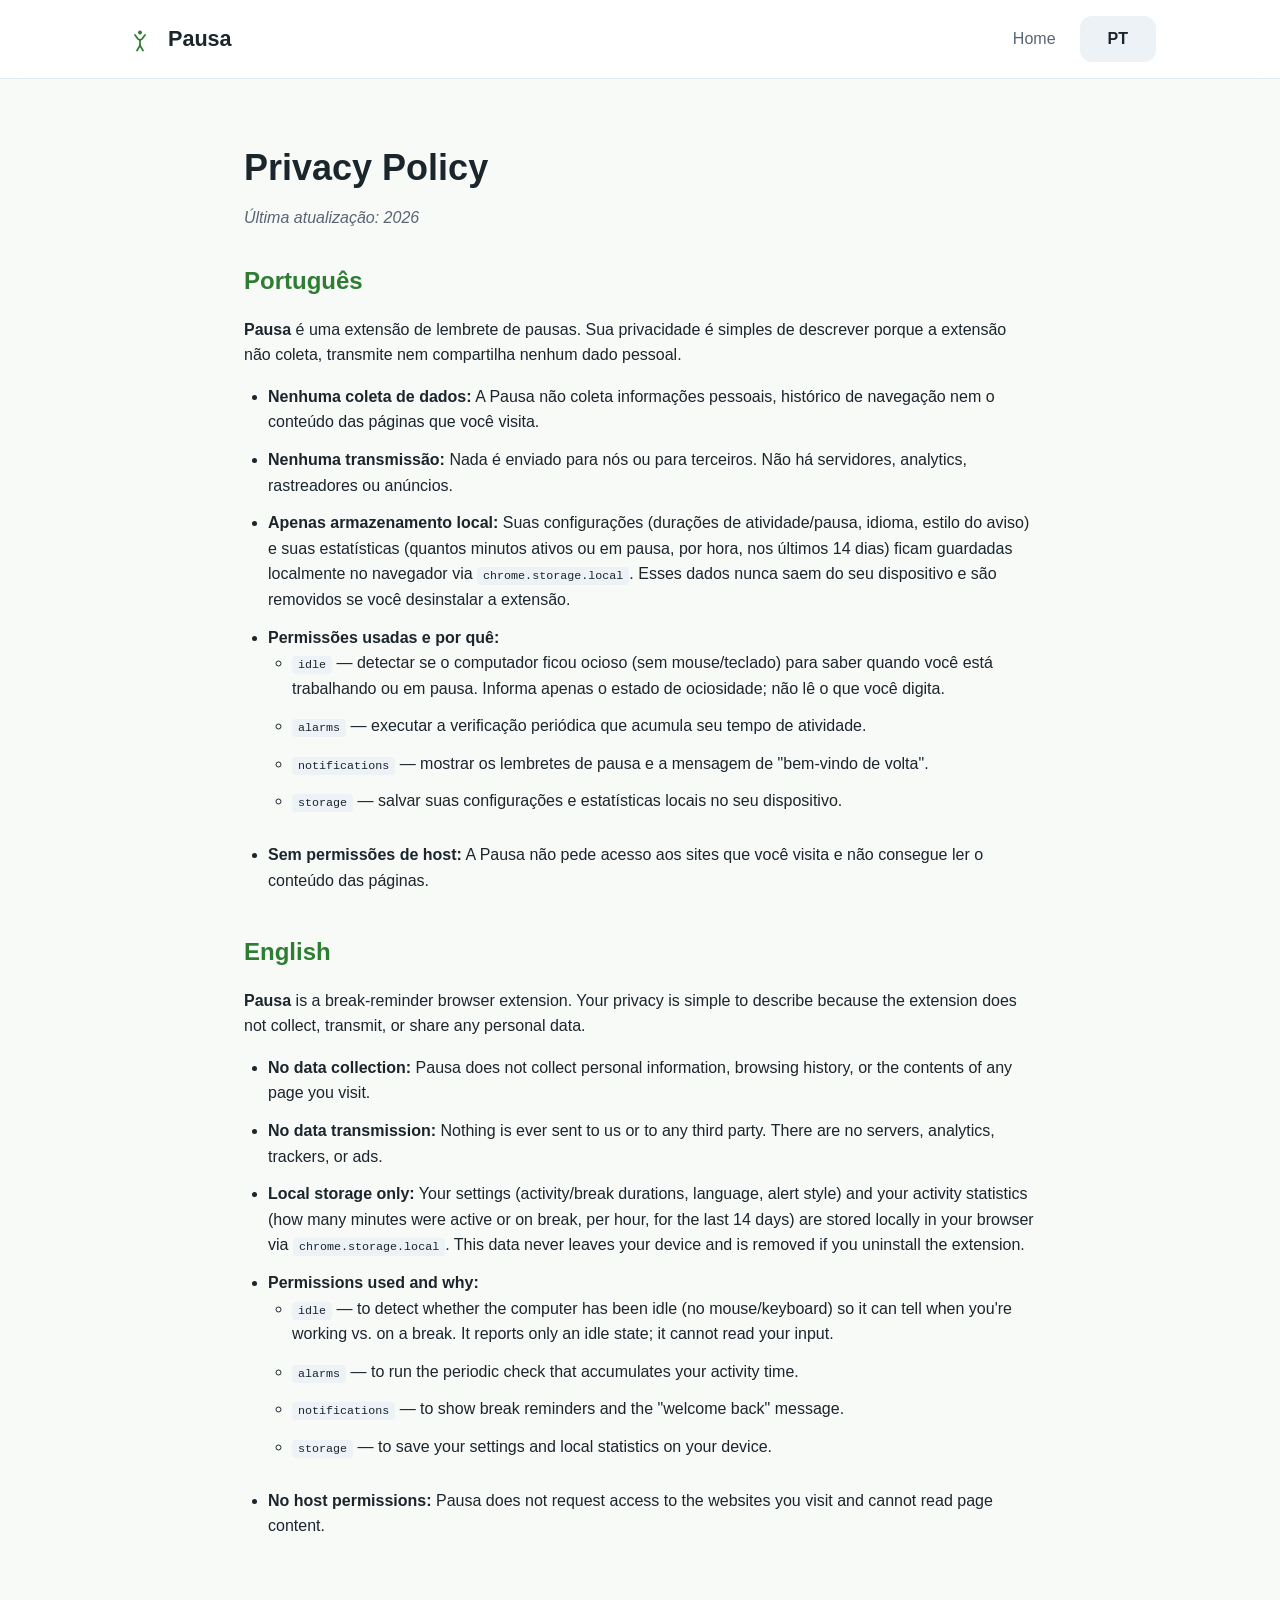
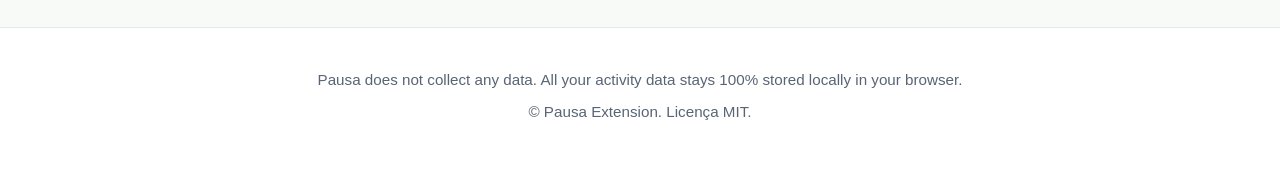
==== docs/privacy.html @ acf1c59c "site" ====
<!DOCTYPE html>
<html lang="pt-BR">

<head>
    <meta charset="UTF-8">
    <meta name="viewport" content="width=device-width, initial-scale=1.0">
    <title>Política de Privacidade — Pausa</title>
    <link rel="stylesheet" href="styles.css">
    <link rel="icon" type="image/svg+xml" href="assets/icon.svg">
</head>

<body>
    <header>
        <div class="container nav-container">
            <a href="index.html" class="logo">
                <img src="assets/icon.svg" alt="Pausa Logo" width="32" height="32">
                <span>Pausa</span>
            </a>
            <div class="nav-right">
                <a href="index.html" data-i18n="navHome">Início</a>
                <button id="langToggle" class="btn-secondary">EN</button>
            </div>
        </div>
    </header>

    <main class="container privacy-content">
        <section class="privacy-section">
            <h1 data-i18n="privacyTitle">Política de Privacidade</h1>
            <p class="last-updated"><em>Última atualização: 2026</em></p>

            <div class="privacy-body">
                <h2>Português</h2>
                <p><strong>Pausa</strong> é uma extensão de lembrete de pausas. Sua privacidade é simples de descrever porque a extensão não coleta, transmite nem compartilha nenhum dado pessoal.</p>

                <ul>
                    <li><strong>Nenhuma coleta de dados:</strong> A Pausa não coleta informações pessoais, histórico de navegação nem o conteúdo das páginas que você visita.</li>
                    <li><strong>Nenhuma transmissão:</strong> Nada é enviado para nós ou para terceiros. Não há servidores, analytics, rastreadores ou anúncios.</li>
                    <li><strong>Apenas armazenamento local:</strong> Suas configurações (durações de atividade/pausa, idioma, estilo do aviso) e suas estatísticas (quantos minutos ativos ou em pausa, por hora, nos últimos 14 dias) ficam guardadas localmente no navegador via <code>chrome.storage.local</code>. Esses dados nunca saem do seu dispositivo e são removidos se você desinstalar a extensão.</li>
                    <li><strong>Permissões usadas e por quê:</strong>
                        <ul>
                            <li><code>idle</code> — detectar se o computador ficou ocioso (sem mouse/teclado) para saber quando você está trabalhando ou em pausa. Informa apenas o estado de ociosidade; não lê o que você digita.</li>
                            <li><code>alarms</code> — executar a verificação periódica que acumula seu tempo de atividade.</li>
                            <li><code>notifications</code> — mostrar os lembretes de pausa e a mensagem de "bem-vindo de volta".</li>
                            <li><code>storage</code> — salvar suas configurações e estatísticas locais no seu dispositivo.</li>
                        </ul>
                    </li>
                    <li><strong>Sem permissões de host:</strong> A Pausa não pede acesso aos sites que você visita e não consegue ler o conteúdo das páginas.</li>
                </ul>

                <h2 style="margin-top: 40px;">English</h2>
                <p><strong>Pausa</strong> is a break-reminder browser extension. Your privacy is simple to describe because the extension does not collect, transmit, or share any personal data.</p>

                <ul>
                    <li><strong>No data collection:</strong> Pausa does not collect personal information, browsing history, or the contents of any page you visit.</li>
                    <li><strong>No data transmission:</strong> Nothing is ever sent to us or to any third party. There are no servers, analytics, trackers, or ads.</li>
                    <li><strong>Local storage only:</strong> Your settings (activity/break durations, language, alert style) and your activity statistics (how many minutes were active or on break, per hour, for the last 14 days) are stored locally in your browser via <code>chrome.storage.local</code>. This data never leaves your device and is removed if you uninstall the extension.</li>
                    <li><strong>Permissions used and why:</strong>
                        <ul>
                            <li><code>idle</code> — to detect whether the computer has been idle (no mouse/keyboard) so it can tell when you're working vs. on a break. It reports only an idle state; it cannot read your input.</li>
                            <li><code>alarms</code> — to run the periodic check that accumulates your activity time.</li>
                            <li><code>notifications</code> — to show break reminders and the "welcome back" message.</li>
                            <li><code>storage</code> — to save your settings and local statistics on your device.</li>
                        </ul>
                    </li>
                    <li><strong>No host permissions:</strong> Pausa does not request access to the websites you visit and cannot read page content.</li>
                </ul>
            </div>
        </section>
    </main>

    <footer>
        <div class="container footer-container">
            <p data-i18n="footerPrivacyNotice">Pausa não coleta dados. Toda a sua atividade permanece 100% armazenada localmente no seu navegador.</p>
            <p>&copy; Pausa Extension. Licença MIT.</p>
        </div>
    </footer>

    <script src="i18n.js"></script>
    <script src="site.js"></script>
</body>

</html>
---- docs/styles.css ----
:root {
  --primary-color: #2e7d32;
  --primary-hover: #1b5e20;
  --primary-light: #e8f5e9;
  --bg-color: #f8faf8;
  --card-bg: #ffffff;
  --text-color: #1a252c;
  --text-muted: #576574;
  --border-color: #e2e8f0;
  --border-radius: 12px;
  --shadow-sm: 0 4px 12px rgba(0, 0, 0, 0.04);
  --shadow-md: 0 8px 24px rgba(46, 125, 50, 0.08);
  --shadow-lg: 0 16px 40px rgba(0, 0, 0, 0.12);
  --transition: all 0.25s cubic-bezier(0.4, 0, 0.2, 1);
}

* {
  box-sizing: border-box;
  margin: 0;
  padding: 0;
  font-family: -apple-system, BlinkMacSystemFont, "Segoe UI", Roboto, Helvetica, Arial, sans-serif;
}

body {
  background-color: var(--bg-color);
  color: var(--text-color);
  line-height: 1.6;
  -webkit-font-smoothing: antialiased;
}

.container {
  max-width: 1080px;
  margin: 0 auto;
  padding: 0 24px;
}

header {
  background: rgba(255, 255, 255, 0.85);
  backdrop-filter: blur(12px);
  -webkit-backdrop-filter: blur(12px);
  border-bottom: 1px solid var(--border-color);
  padding: 16px 0;
  position: sticky;
  top: 0;
  z-index: 100;
}

.nav-container {
  display: flex;
  justify-content: space-between;
  align-items: center;
}

.logo {
  display: flex;
  align-items: center;
  gap: 12px;
  font-weight: 700;
  font-size: 1.35rem;
  color: var(--text-color);
  text-decoration: none;
  transition: var(--transition);
}

.logo:hover {
  opacity: 0.85;
}

.logo img {
  border-radius: 8px;
}

.nav-right {
  display: flex;
  align-items: center;
  gap: 24px;
}

.nav-right a {
  color: var(--text-muted);
  text-decoration: none;
  font-weight: 500;
  transition: var(--transition);
}

.nav-right a:hover {
  color: var(--primary-color);
}

.hero {
  padding: 80px 0 60px;
  text-align: center;
}

.hero h1 {
  font-size: 2.75rem;
  font-weight: 800;
  line-height: 1.25;
  letter-spacing: -0.02em;
  margin-bottom: 20px;
  background: linear-gradient(135deg, #1b5e20 0%, #2e7d32 100%);
  -webkit-background-clip: text;
  -webkit-text-fill-color: transparent;
}

.hero p {
  font-size: 1.25rem;
  color: var(--text-muted);
  max-width: 720px;
  margin: 0 auto 36px;
}

.hero-cta {
  display: flex;
  justify-content: center;
  gap: 16px;
  margin-bottom: 48px;
}

.btn-primary,
.btn-secondary {
  padding: 14px 28px;
  border-radius: var(--border-radius);
  text-decoration: none;
  font-weight: 600;
  font-size: 1rem;
  cursor: pointer;
  border: none;
  transition: var(--transition);
  display: inline-flex;
  align-items: center;
  gap: 8px;
}

.btn-primary {
  background-color: var(--primary-color);
  color: #ffffff;
  box-shadow: 0 4px 14px rgba(46, 125, 50, 0.3);
}

.btn-primary:hover {
  background-color: var(--primary-hover);
  transform: translateY(-2px);
  box-shadow: 0 6px 20px rgba(46, 125, 50, 0.4);
}

.btn-secondary {
  background-color: #edf2f7;
  color: var(--text-color);
}

.btn-secondary:hover {
  background-color: #e2e8f0;
  color: var(--primary-hover);
}

.preview-container {
  margin-top: 24px;
}

.hero-screenshot {
  max-width: 100%;
  height: auto;
  border-radius: 16px;
  box-shadow: var(--shadow-lg);
  border: 1px solid rgba(0, 0, 0, 0.06);
  transition: var(--transition);
}

.hero-screenshot:hover {
  transform: translateY(-4px);
}

.features {
  padding: 80px 0;
}

.grid-3 {
  display: grid;
  grid-template-columns: repeat(auto-fit, minmax(300px, 1fr));
  gap: 28px;
}

.card {
  background: var(--card-bg);
  padding: 36px 28px;
  border-radius: var(--border-radius);
  box-shadow: var(--shadow-sm);
  border: 1px solid var(--border-color);
  transition: var(--transition);
}

.card:hover {
  transform: translateY(-4px);
  box-shadow: var(--shadow-md);
  border-color: rgba(46, 125, 50, 0.2);
}

.card h3 {
  margin-bottom: 12px;
  font-size: 1.3rem;
  font-weight: 700;
  color: var(--primary-color);
}

.card p {
  color: var(--text-muted);
  font-size: 1rem;
  line-height: 1.6;
}

.privacy-content {
  padding: 60px 24px;
  max-width: 840px;
}

.privacy-section h1 {
  font-size: 2.25rem;
  font-weight: 800;
  margin-bottom: 8px;
}

.last-updated {
  color: var(--text-muted);
  margin-bottom: 32px;
}

.privacy-body h2 {
  font-size: 1.5rem;
  color: var(--primary-color);
  margin-bottom: 16px;
}

.privacy-body p {
  margin-bottom: 16px;
  color: var(--text-color);
}

.privacy-body ul {
  margin-left: 24px;
  margin-bottom: 28px;
}

.privacy-body li {
  margin-bottom: 12px;
  color: var(--text-color);
}

.privacy-body code {
  background: #edf2f7;
  padding: 2px 6px;
  border-radius: 4px;
  font-size: 0.9em;
  font-family: monospace;
}

footer {
  padding: 40px 0;
  text-align: center;
  color: var(--text-muted);
  font-size: 0.95rem;
  border-top: 1px solid var(--border-color);
  background: #ffffff;
}

footer p {
  margin-bottom: 8px;
}

@media (max-width: 768px) {
  .hero h1 {
    font-size: 2rem;
  }
  .hero p {
    font-size: 1.1rem;
  }
  .hero-cta {
    flex-direction: column;
    align-items: center;
  }
}
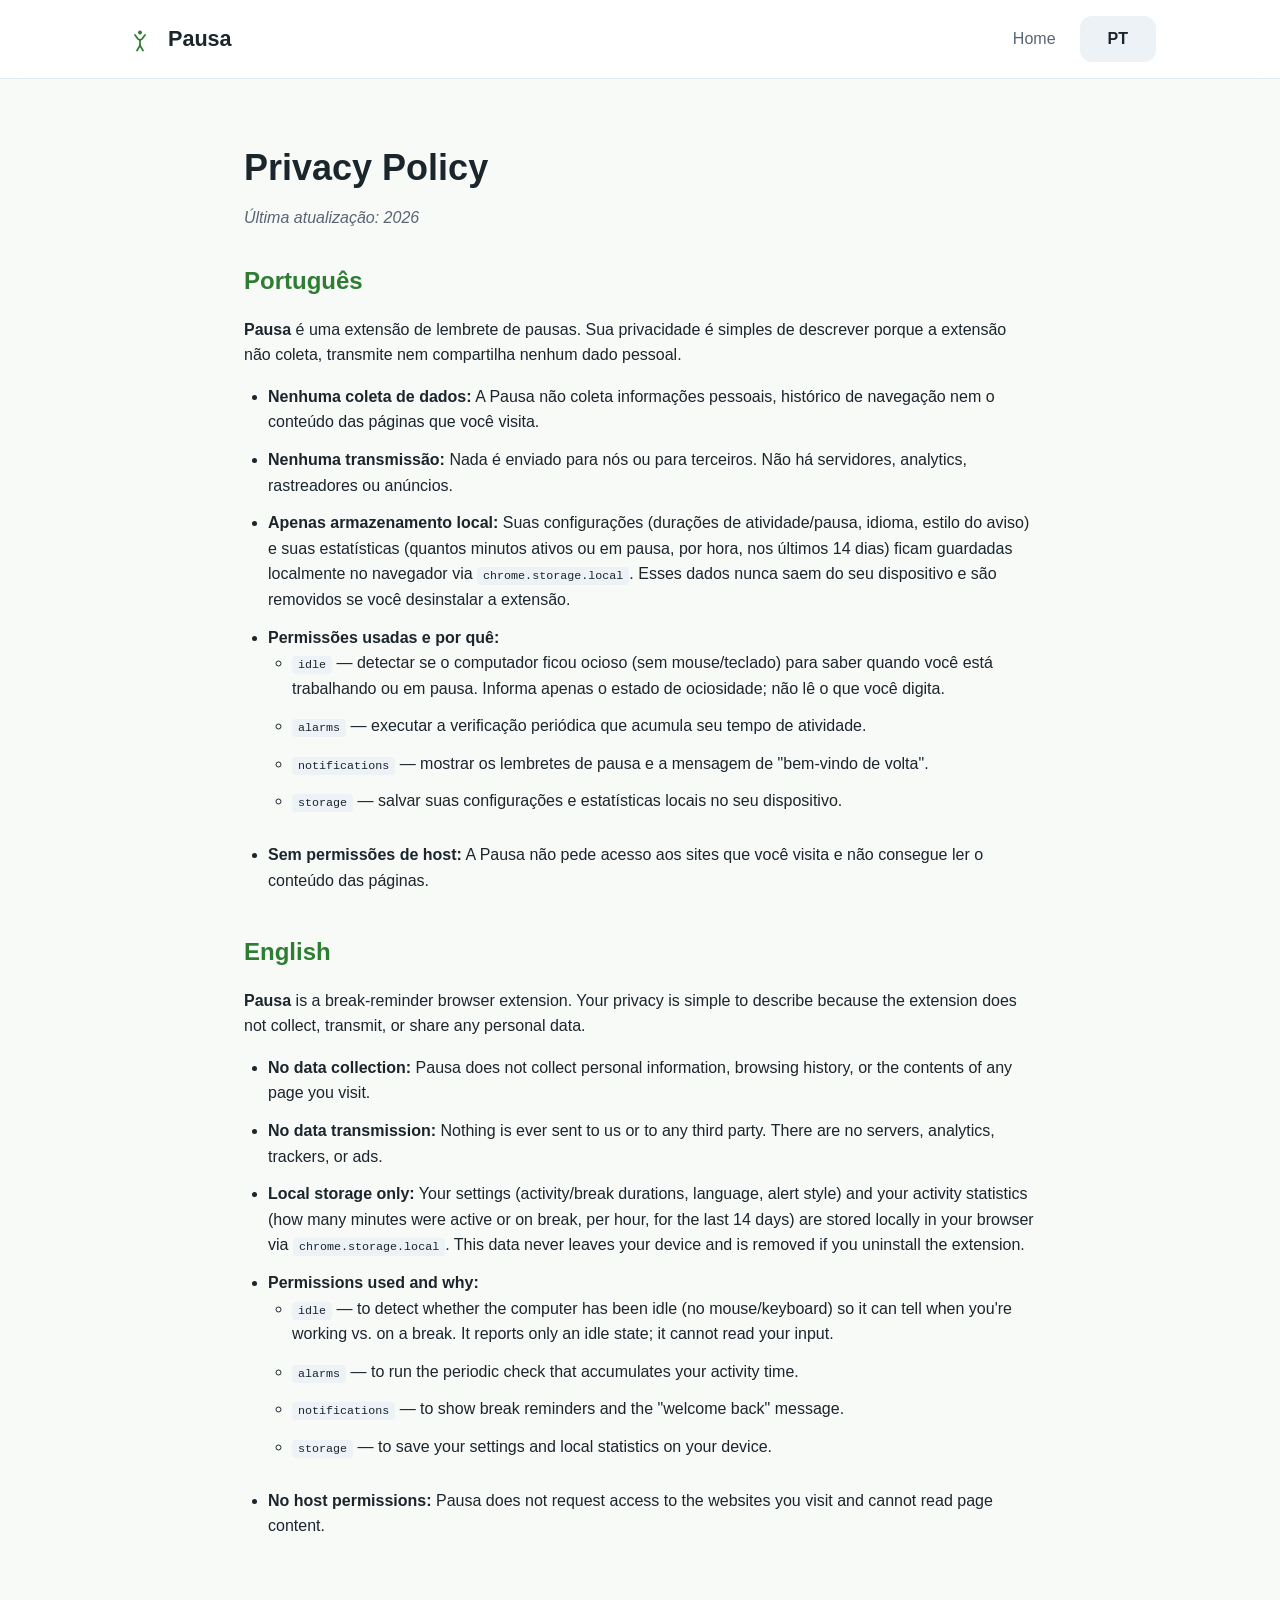
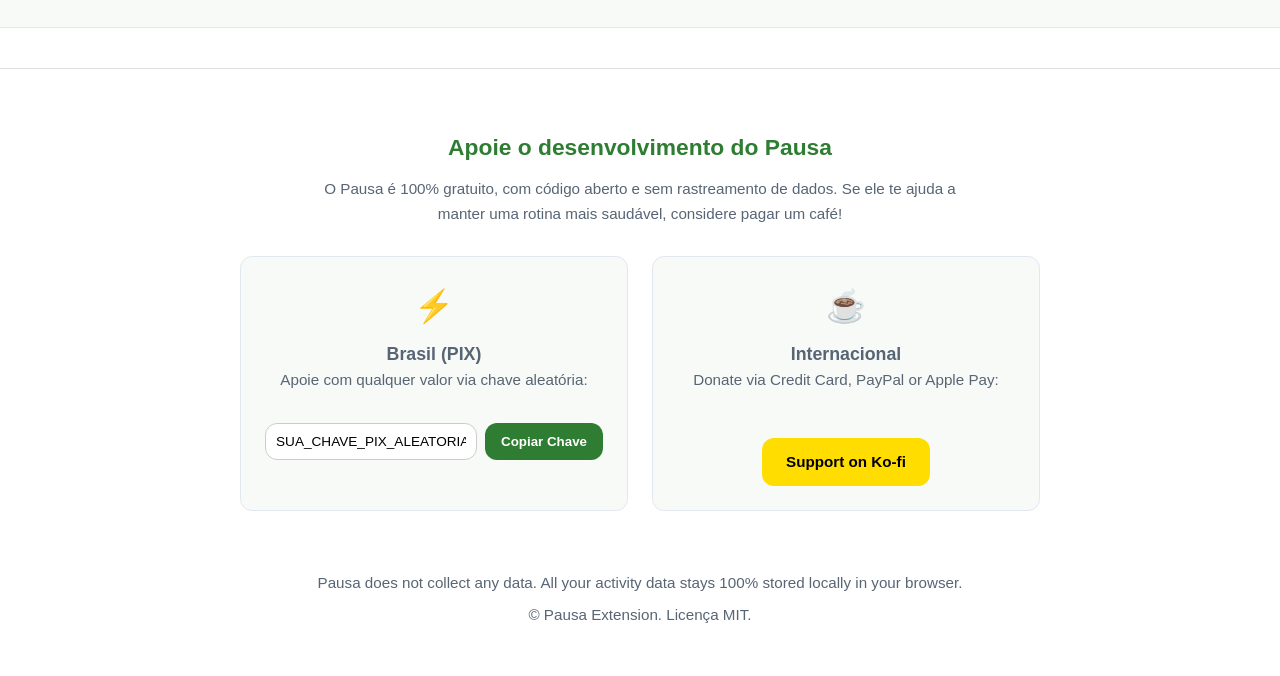
==== commit b6892268: "pay messages" ====
--- a/docs/privacy.html
+++ b/docs/privacy.html
@@ -30,47 +30,103 @@
 
             <div class="privacy-body">
                 <h2>Português</h2>
-                <p><strong>Pausa</strong> é uma extensão de lembrete de pausas. Sua privacidade é simples de descrever porque a extensão não coleta, transmite nem compartilha nenhum dado pessoal.</p>
+                <p><strong>Pausa</strong> é uma extensão de lembrete de pausas. Sua privacidade é simples de descrever
+                    porque a extensão não coleta, transmite nem compartilha nenhum dado pessoal.</p>
 
                 <ul>
-                    <li><strong>Nenhuma coleta de dados:</strong> A Pausa não coleta informações pessoais, histórico de navegação nem o conteúdo das páginas que você visita.</li>
-                    <li><strong>Nenhuma transmissão:</strong> Nada é enviado para nós ou para terceiros. Não há servidores, analytics, rastreadores ou anúncios.</li>
-                    <li><strong>Apenas armazenamento local:</strong> Suas configurações (durações de atividade/pausa, idioma, estilo do aviso) e suas estatísticas (quantos minutos ativos ou em pausa, por hora, nos últimos 14 dias) ficam guardadas localmente no navegador via <code>chrome.storage.local</code>. Esses dados nunca saem do seu dispositivo e são removidos se você desinstalar a extensão.</li>
+                    <li><strong>Nenhuma coleta de dados:</strong> A Pausa não coleta informações pessoais, histórico de
+                        navegação nem o conteúdo das páginas que você visita.</li>
+                    <li><strong>Nenhuma transmissão:</strong> Nada é enviado para nós ou para terceiros. Não há
+                        servidores, analytics, rastreadores ou anúncios.</li>
+                    <li><strong>Apenas armazenamento local:</strong> Suas configurações (durações de atividade/pausa,
+                        idioma, estilo do aviso) e suas estatísticas (quantos minutos ativos ou em pausa, por hora, nos
+                        últimos 14 dias) ficam guardadas localmente no navegador via <code>chrome.storage.local</code>.
+                        Esses dados nunca saem do seu dispositivo e são removidos se você desinstalar a extensão.</li>
                     <li><strong>Permissões usadas e por quê:</strong>
                         <ul>
-                            <li><code>idle</code> — detectar se o computador ficou ocioso (sem mouse/teclado) para saber quando você está trabalhando ou em pausa. Informa apenas o estado de ociosidade; não lê o que você digita.</li>
-                            <li><code>alarms</code> — executar a verificação periódica que acumula seu tempo de atividade.</li>
-                            <li><code>notifications</code> — mostrar os lembretes de pausa e a mensagem de "bem-vindo de volta".</li>
-                            <li><code>storage</code> — salvar suas configurações e estatísticas locais no seu dispositivo.</li>
+                            <li><code>idle</code> — detectar se o computador ficou ocioso (sem mouse/teclado) para saber
+                                quando você está trabalhando ou em pausa. Informa apenas o estado de ociosidade; não lê
+                                o que você digita.</li>
+                            <li><code>alarms</code> — executar a verificação periódica que acumula seu tempo de
+                                atividade.</li>
+                            <li><code>notifications</code> — mostrar os lembretes de pausa e a mensagem de "bem-vindo de
+                                volta".</li>
+                            <li><code>storage</code> — salvar suas configurações e estatísticas locais no seu
+                                dispositivo.</li>
                         </ul>
                     </li>
-                    <li><strong>Sem permissões de host:</strong> A Pausa não pede acesso aos sites que você visita e não consegue ler o conteúdo das páginas.</li>
+                    <li><strong>Sem permissões de host:</strong> A Pausa não pede acesso aos sites que você visita e não
+                        consegue ler o conteúdo das páginas.</li>
                 </ul>
 
                 <h2 style="margin-top: 40px;">English</h2>
-                <p><strong>Pausa</strong> is a break-reminder browser extension. Your privacy is simple to describe because the extension does not collect, transmit, or share any personal data.</p>
+                <p><strong>Pausa</strong> is a break-reminder browser extension. Your privacy is simple to describe
+                    because the extension does not collect, transmit, or share any personal data.</p>
 
                 <ul>
-                    <li><strong>No data collection:</strong> Pausa does not collect personal information, browsing history, or the contents of any page you visit.</li>
-                    <li><strong>No data transmission:</strong> Nothing is ever sent to us or to any third party. There are no servers, analytics, trackers, or ads.</li>
-                    <li><strong>Local storage only:</strong> Your settings (activity/break durations, language, alert style) and your activity statistics (how many minutes were active or on break, per hour, for the last 14 days) are stored locally in your browser via <code>chrome.storage.local</code>. This data never leaves your device and is removed if you uninstall the extension.</li>
+                    <li><strong>No data collection:</strong> Pausa does not collect personal information, browsing
+                        history, or the contents of any page you visit.</li>
+                    <li><strong>No data transmission:</strong> Nothing is ever sent to us or to any third party. There
+                        are no servers, analytics, trackers, or ads.</li>
+                    <li><strong>Local storage only:</strong> Your settings (activity/break durations, language, alert
+                        style) and your activity statistics (how many minutes were active or on break, per hour, for the
+                        last 14 days) are stored locally in your browser via <code>chrome.storage.local</code>. This
+                        data never leaves your device and is removed if you uninstall the extension.</li>
                     <li><strong>Permissions used and why:</strong>
                         <ul>
-                            <li><code>idle</code> — to detect whether the computer has been idle (no mouse/keyboard) so it can tell when you're working vs. on a break. It reports only an idle state; it cannot read your input.</li>
-                            <li><code>alarms</code> — to run the periodic check that accumulates your activity time.</li>
-                            <li><code>notifications</code> — to show break reminders and the "welcome back" message.</li>
+                            <li><code>idle</code> — to detect whether the computer has been idle (no mouse/keyboard) so
+                                it can tell when you're working vs. on a break. It reports only an idle state; it cannot
+                                read your input.</li>
+                            <li><code>alarms</code> — to run the periodic check that accumulates your activity time.
+                            </li>
+                            <li><code>notifications</code> — to show break reminders and the "welcome back" message.
+                            </li>
                             <li><code>storage</code> — to save your settings and local statistics on your device.</li>
                         </ul>
                     </li>
-                    <li><strong>No host permissions:</strong> Pausa does not request access to the websites you visit and cannot read page content.</li>
+                    <li><strong>No host permissions:</strong> Pausa does not request access to the websites you visit
+                        and cannot read page content.</li>
                 </ul>
             </div>
         </section>
     </main>
 
     <footer>
+        <section class="support-section">
+            <div class="container text-center">
+                <h2 data-i18n="supportTitle">Apoie o desenvolvimento do Pausa</h2>
+                <p data-i18n="supportDesc">O Pausa é 100% gratuito, com código aberto e sem rastreamento de dados. Se
+                    ele te ajuda a manter uma rotina mais saudável, considere pagar um café!</p>
+
+                <div class="support-grid">
+                    <!-- Opção Brasil: PIX -->
+                    <div class="support-card">
+                        <div class="support-icon">⚡</div>
+                        <h3>Brasil (PIX)</h3>
+                        <p>Apoie com qualquer valor via chave aleatória:</p>
+                        <div class="pix-box">
+                            <input type="text" id="pixKey" value="SUA_CHAVE_PIX_ALEATORIA_AQUI" readonly>
+                            <button id="copyPixBtn" onclick="copyPixKey()">Copiar Chave</button>
+                        </div>
+                        <span id="copySuccess" class="copy-success" style="display: none;">Chave PIX copiada!</span>
+                    </div>
+
+                    <!-- Opção Internacional: Buy Me a Coffee / Ko-fi -->
+                    <div class="support-card">
+                        <div class="support-icon">☕</div>
+                        <h3>Internacional</h3>
+                        <p>Donate via Credit Card, PayPal or Apple Pay:</p>
+                        <a href="https://ko-fi.com/SEU_USUARIO" target="_blank" rel="noopener noreferrer"
+                            class="btn-coffee">
+                            Support on Ko-fi
+                        </a>
+                    </div>
+                </div>
+            </div>
+        </section>
         <div class="container footer-container">
-            <p data-i18n="footerPrivacyNotice">Pausa não coleta dados. Toda a sua atividade permanece 100% armazenada localmente no seu navegador.</p>
+            <p data-i18n="footerPrivacyNotice">Pausa não coleta dados. Toda a sua atividade permanece 100% armazenada
+                localmente no seu navegador.</p>
             <p>&copy; Pausa Extension. Licença MIT.</p>
         </div>
     </footer>
@@ -79,4 +135,4 @@
     <script src="site.js"></script>
 </body>
 
-</html>
+</html>
--- a/docs/styles.css
+++ b/docs/styles.css
@@ -271,11 +271,104 @@
   .hero h1 {
     font-size: 2rem;
   }
+
   .hero p {
     font-size: 1.1rem;
   }
+
   .hero-cta {
     flex-direction: column;
     align-items: center;
   }
+}
+
+.support-section {
+  padding: 60px 0;
+  background-color: #ffffff;
+  border-top: 1px solid #e0e0e0;
+}
+
+.support-section h2 {
+  color: var(--primary-color);
+  margin-bottom: 12px;
+}
+
+.support-section p {
+  color: var(--text-muted);
+  max-width: 650px;
+  margin: 0 auto 30px;
+}
+
+.support-grid {
+  display: grid;
+  grid-template-columns: repeat(auto-fit, minmax(280px, 1fr));
+  gap: 24px;
+  max-width: 800px;
+  margin: 0 auto;
+}
+
+.support-card {
+  background: var(--bg-color);
+  padding: 24px;
+  border-radius: var(--border-radius);
+  border: 1px solid #e2e8f0;
+  text-align: center;
+}
+
+.support-icon {
+  font-size: 2rem;
+  margin-bottom: 8px;
+}
+
+.pix-box {
+  display: flex;
+  gap: 8px;
+  margin-top: 15px;
+}
+
+.pix-box input {
+  flex: 1;
+  padding: 10px;
+  border: 1px solid #ccc;
+  border-radius: var(--border-radius);
+  font-size: 0.85rem;
+  background: #fff;
+}
+
+.pix-box button {
+  padding: 10px 16px;
+  background-color: var(--primary-color);
+  color: #fff;
+  border: none;
+  border-radius: var(--border-radius);
+  font-weight: 600;
+  cursor: pointer;
+}
+
+.pix-box button:hover {
+  background-color: var(--primary-hover);
+}
+
+.copy-success {
+  display: block;
+  font-size: 0.8rem;
+  color: var(--primary-color);
+  margin-top: 8px;
+  font-weight: 600;
+}
+
+.btn-coffee {
+  display: inline-block;
+  margin-top: 15px;
+  background-color: #ffdd00;
+  color: #000;
+  font-weight: bold;
+  padding: 12px 24px;
+  border-radius: var(--border-radius);
+  text-decoration: none;
+  transition: transform 0.2s;
+}
+
+.btn-coffee:hover {
+  transform: translateY(-2px);
 }
